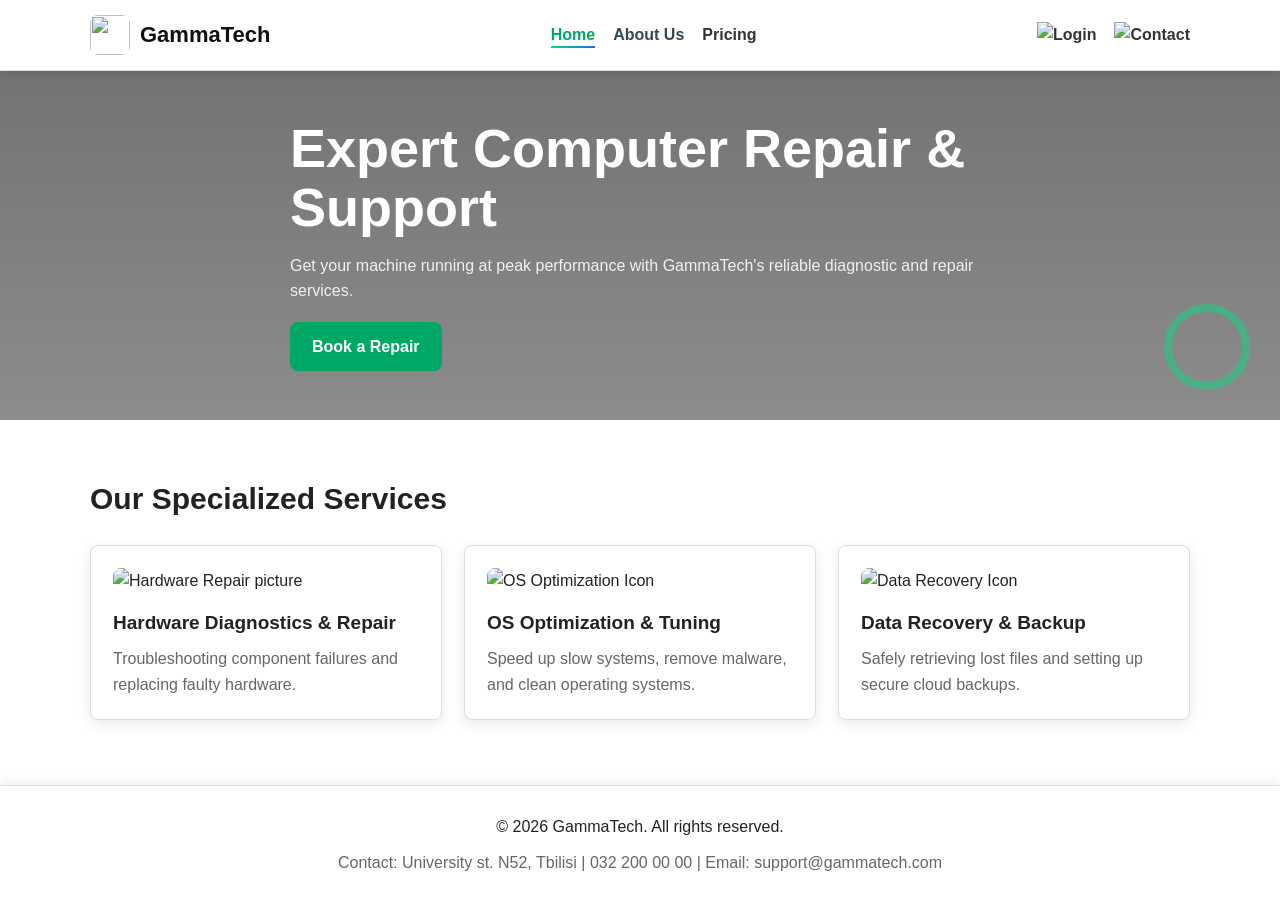
==== index.html @ 2ec04507 "Add files via upload" ====
﻿<!DOCTYPE html>
<html lang="en">
<head>
    <meta charset="UTF-8">
    <meta name="viewport" content="width=device-width, initial-scale=1.0">
    <title>GammaTech | Home</title>
    <link rel="stylesheet" href="style.css">
    <link rel="icon" type="image/png" href="assets/GammaTechLogo.png">
</head>
<body>

    <header class="main-header">
        <div class="container">
            <h1 class="logo">
                <a href="/">
                    <img class="companyLogo" src="assets/GammaTechLogo.png" alt="">GammaTech</a>
            </h1>
            <nav class= "main-nav" aria-label="Main Navigation">
                <ul>
                    <li><a href="index.html" class="active">Home</a></li>
                    <li><a href="about.html">About Us</a></li>
                    <li><a href="pricing.html">Pricing</a></li>
                </ul>
            </nav>
            <nav class="user-actions-nav" aria-label="User Actions">
                <ul>
                    <li><a class="icons" href="login.html"><img class="icons login" src="assets/avatar.png" alt="Login"></a></li>
                    <li><a class="icons" href="contact.html"><img class="icons contact" src="assets/contact-us.png" alt="Contact"></a></li>
                </ul>
            </nav>
        </div>
    </header>

    <main>
        <section class="hero">
            <div class="hero-text">
                <h2>Expert Computer Repair & Support</h2>
                <p>Get your machine running at peak performance with GammaTech's reliable diagnostic and repair services.</p>
                <a href="pricing.html#pricing-tiers" class="btn">Book a Repair</a>
            </div>
        </section>

        <section class="featured">
            <h3>Our Specialized Services</h3>
            <div class="grid-layout">
                <article class="card">
                    <img src="assets/hardware-repair.png" alt="Hardware Repair picture">
                    <h4>Hardware Diagnostics & Repair</h4>
                    <p>Troubleshooting component failures and replacing faulty hardware.</p>
                </article>
                <article class="card">
                    <img src="assets/osoptimizationt.png" alt="OS Optimization Icon">
                    <h4>OS Optimization & Tuning</h4>
                    <p>Speed up slow systems, remove malware, and clean operating systems.</p>
                </article>
                <article class="card">
                    <img src="assets/data-recovery.png" alt="Data Recovery Icon">
                    <h4>Data Recovery & Backup</h4>
                    <p>Safely retrieving lost files and setting up secure cloud backups.</p>
                </article>
            </div>
        </section>
    </main>

    <footer>
        <p>&copy; 2026 GammaTech. All rights reserved.</p>
        <p>Contact: University st. N52, Tbilisi | 032 200 00 00 | Email: support@gammatech.com</p>
    </footer>

</body>
</html>
---- style.css ----
﻿* {
    margin: 0;
    padding: 0;
    box-sizing: border-box;
}

body {
    min-height: 100vh;
    display: grid;
    grid-template-rows: auto 1fr auto;
    padding-top: 70px;
    font-family: Arial, Helvetica, sans-serif;
    color: #222;
    background: #fff;
    line-height: 1.6;
}

body ::selection {
    background: rgba(0, 224, 131, 0.3);
    color: #111;
}

main {
    background: #fff;
}

img {
    max-width: 100%;
}

.container,
.featured {
    width: min(1100px, calc(100% - 40px));
    margin: 0 auto;
}

.main-header {
    position: fixed;
    top: 0;
    left: 0;
    width: 100%;
    z-index: 10;
    background: #fff;
    border-bottom: 1px solid #ddd;
    box-shadow: 0 2px 10px rgba(0, 0, 0, 0.12);
}

.main-header .container {
    min-height: 70px;
    display: flex;
    align-items: center;
    justify-content: space-between;
    gap: 20px;
}

.logo a {
    display: flex;
    align-items: center;
    gap: 10px;
    color: #111;
    text-decoration: none;
    font-size: 22px;
    font-weight: 700;
}

.companyLogo {
    width: 40px;
    height: 40px;
    object-fit: contain;
    border-radius: 8px;
}

nav ul {
    list-style: none;
    display: flex;
    align-items: center;
    gap: 18px;
}

nav a {
    position: relative;
    color: #333;
    text-decoration: none;
    font-weight: 600;
    transition: color 0.25s ease, transform 0.25s ease;
}

.main-nav li:nth-of-type(2) a {
    color: rgb(50, 70, 90);
}

.main-nav a::after {
    content: "";
    position: absolute;
    left: 0;
    bottom: -5px;
    width: 100%;
    height: 2px;
    background: linear-gradient(90deg, #00e083, #2563eb);
    transform: scaleX(0);
    transform-origin: left;
    transition: transform 0.25s ease;
}

.main-nav a:hover,
.main-nav a.active {
    color: #00a866;
    transform: translateY(-1px);
}

.main-nav a:hover::after,
.main-nav a.active::after {
    transform: scaleX(1);
}

img.icons {
    width: 25px;
    height: 25px;
    object-fit: contain;
    transition: transform 0.25s ease;
}

a.icons:hover img,
a.icons.active img {
    transform: scale(1.18);
}

a.icons:hover img.login,
a.icons.active img.login {
    content: url("assets/avatarg.png");
}

a.icons:hover img.contact,
a.icons.active img.contact {
    content: url("assets/contact-us-g.png");
}

.hero,
.about-hero,
.pricing-hero {
    position: relative;
    min-height: 350px;
    display: flex;
    align-items: center;
    color: #fff;
    background: linear-gradient(rgba(0, 0, 0, 0.55), rgba(0, 0, 0, 0.45)), url("assets/repair-shop.jpg") center / cover no-repeat;
    overflow: hidden;
}

.hero::before,
.about-hero::before,
.pricing-hero::before {
    content: "";
    position: absolute;
    right: 30px;
    bottom: 30px;
    width: 70px;
    height: 70px;
    border: 8px solid rgba(0, 224, 131, 0.45);
    border-radius: 50%;
    animation: floatCircle 4s ease-in-out infinite;
}

.hero-text,
.about-hero-text,
.pricing-hero-text {
    position: relative;
    z-index: 1;
    width: min(700px, calc(100% - 40px));
    margin: 0 auto;
}

h2 {
    font-size: clamp(32px, 5vw, 54px);
    line-height: 1.1;
}

h3 {
    margin-bottom: 22px;
    font-size: 30px;
}

h4 {
    margin-bottom: 8px;
    font-size: 19px;
}

.hero p,
.about-hero p,
.pricing-hero p {
    margin-top: 15px;
    color: #f1f1f1;
}

.featured,
.about-story,
.facility-section,
.pricing-tiers,
.faq-section,
.form-section,
.auth-section,
main.container {
    padding-top: 55px;
    padding-bottom: 25px;
}

.grid-layout,
.auth-grid {
    display: grid;
    grid-template-columns: repeat(3, 1fr);
    gap: 22px;
}

.auth-grid {
    grid-template-columns: repeat(2, 1fr);
}

.card,
.auth-box,
.contact-form,
.styled-form,
.accordion-item {
    padding: 22px;
    background: #fff;
    border: 1px solid #ddd;
    border-radius: 8px;
    box-shadow: 0 4px 14px rgba(0, 0, 0, 0.09);
}

.card {
    transition: transform 0.25s ease, box-shadow 0.25s ease;
}

.card:hover {
    transform: translateY(-5px);
    box-shadow: 0 8px 24px rgba(0, 0, 0, 0.14);
}

.card img {
    width: 100%;
    height: 180px;
    object-fit: cover;
    border-radius: 8px;
    margin-bottom: 14px;
}

.card p,
.about-story p,
.facility-card p,
.form-section p,
.accordion-content,
.form-info,
.price-amount span,
footer p:last-of-type {
    color: #666;
}

.about-story p,
.facility-card p,
.accordion-content {
    margin-top: 10px;
}

.main-facility-image-wrapper {
    margin-bottom: 30px;
    border-radius: 8px;
    overflow: hidden;
    box-shadow: 0 4px 10px rgba(0, 0, 0, 0.15);
}

.main-facility-image {
    width: 100%;
    height: auto;
    display: block;
}

.btn,
.btn-primary,
.contact-form button,
.styled-form button {
    display: inline-block;
    margin-top: 18px;
    padding: 12px 22px;
    border: 0;
    border-radius: 8px;
    background: #00a866;
    color: #fff;
    text-decoration: none;
    font-weight: 700;
    cursor: pointer;
    transition: background 0.25s ease, transform 0.25s ease;
}

.btn:hover,
.btn-primary:hover,
.contact-form button:hover,
.styled-form button:hover {
    background: #008f58;
    transform: translateY(-2px);
}

.pricing-card,
.form-footer,
.remember-me,
footer {
    display: flex;
}

.pricing-card {
    flex-direction: column;
}

.price-amount {
    margin: 10px 0 15px;
    color: #00a866;
    font-size: 30px;
    font-weight: 800;
}

.plan-features {
    margin-left: 20px;
    margin-bottom: 18px;
}

.plan-btn {
    margin-top: auto;
    text-align: center;
}

.accordion-container,
.contact-form,
.styled-form,
.auth-form,
.form-group {
    display: grid;
    gap: 14px;
}

.accordion-header {
    width: 100%;
    border: 0;
    background: transparent;
    color: #222;
    text-align: left;
    font: inherit;
    font-weight: 700;
    cursor: pointer;
}

.accordion-header:hover,
.lost-password:hover {
    color: #00a866;
}

.styled-form,
.contact-form {
    max-width: 720px;
    margin-top: 18px;
}

label {
    font-weight: 700;
}

fieldset {
    display: grid;
    gap: 14px;
    border: 1px solid #ddd;
    border-radius: 8px;
    padding: 18px;
}

legend {
    padding: 0 8px;
    font-weight: 700;
}

.agree-rules {
    display: flex;
    align-items: center;
    gap: 8px;
    color: #666;
}

input,
textarea,
select {
    width: 100%;
    padding: 12px;
    border: 1px solid #bbb;
    border-radius: 8px;
    font: inherit;
    transition: border-color 0.25s ease, box-shadow 0.25s ease;
}

input:focus,
textarea:focus,
select:focus {
    outline: none;
    border-color: #00a866;
    box-shadow: 0 0 0 3px rgba(0, 224, 131, 0.18);
}

textarea {
    min-height: 120px;
    resize: vertical;
}

.form-footer {
    align-items: center;
    justify-content: space-between;
    gap: 15px;
    flex-wrap: wrap;
}

.remember-me {
    align-items: center;
    gap: 8px;
}

.remember-me input {
    width: auto;
}

.agree-rules input {
    width: auto;
}

.lost-password {
    width: fit-content;
    border: 0;
    background: transparent;
    color: #00a866;
    font: inherit;
    font-weight: 700;
    text-decoration: none;
    cursor: pointer;
    padding: 0;
    text-align: left;
}

footer {
    margin-top: 40px;
    padding: 28px 20px;
    flex-direction: column;
    align-items: center;
    gap: 10px;
    text-align: center;
    background: #fff;
    border-top: 1px solid #ddd;
    box-shadow: 0 -2px 10px rgba(0, 0, 0, 0.08);
}

@keyframes floatCircle {
    0%, 100% { transform: translateY(0); }
    50% { transform: translateY(-12px); }
}

@media screen and (max-width: 768px) {
    body {
        padding-top: 115px;
    }

    .main-header .container {
        min-height: 115px;
        padding: 10px 0;
        flex-wrap: wrap;
        justify-content: center;
    }

    .main-nav {
        width: 100%;
    }

    .main-nav ul {
        justify-content: center;
        flex-wrap: wrap;
    }

    .user-actions-nav {
        position: fixed;
        left: 0;
        bottom: 0;
        width: 100%;
        padding: 10px 20px;
        background: #fff;
        border-top: 1px solid #ddd;
        box-shadow: 0 -2px 10px rgba(0, 0, 0, 0.12);
    }

    .user-actions-nav ul {
        justify-content: space-around;
    }

    .grid-layout,
    .auth-grid {
        grid-template-columns: 1fr;
    }

    .hero,
    .about-hero,
    .pricing-hero {
        min-height: 330px;
    }

    .card img {
        height: 300px;
    }

    footer {
        padding-bottom: 90px;
    }
}
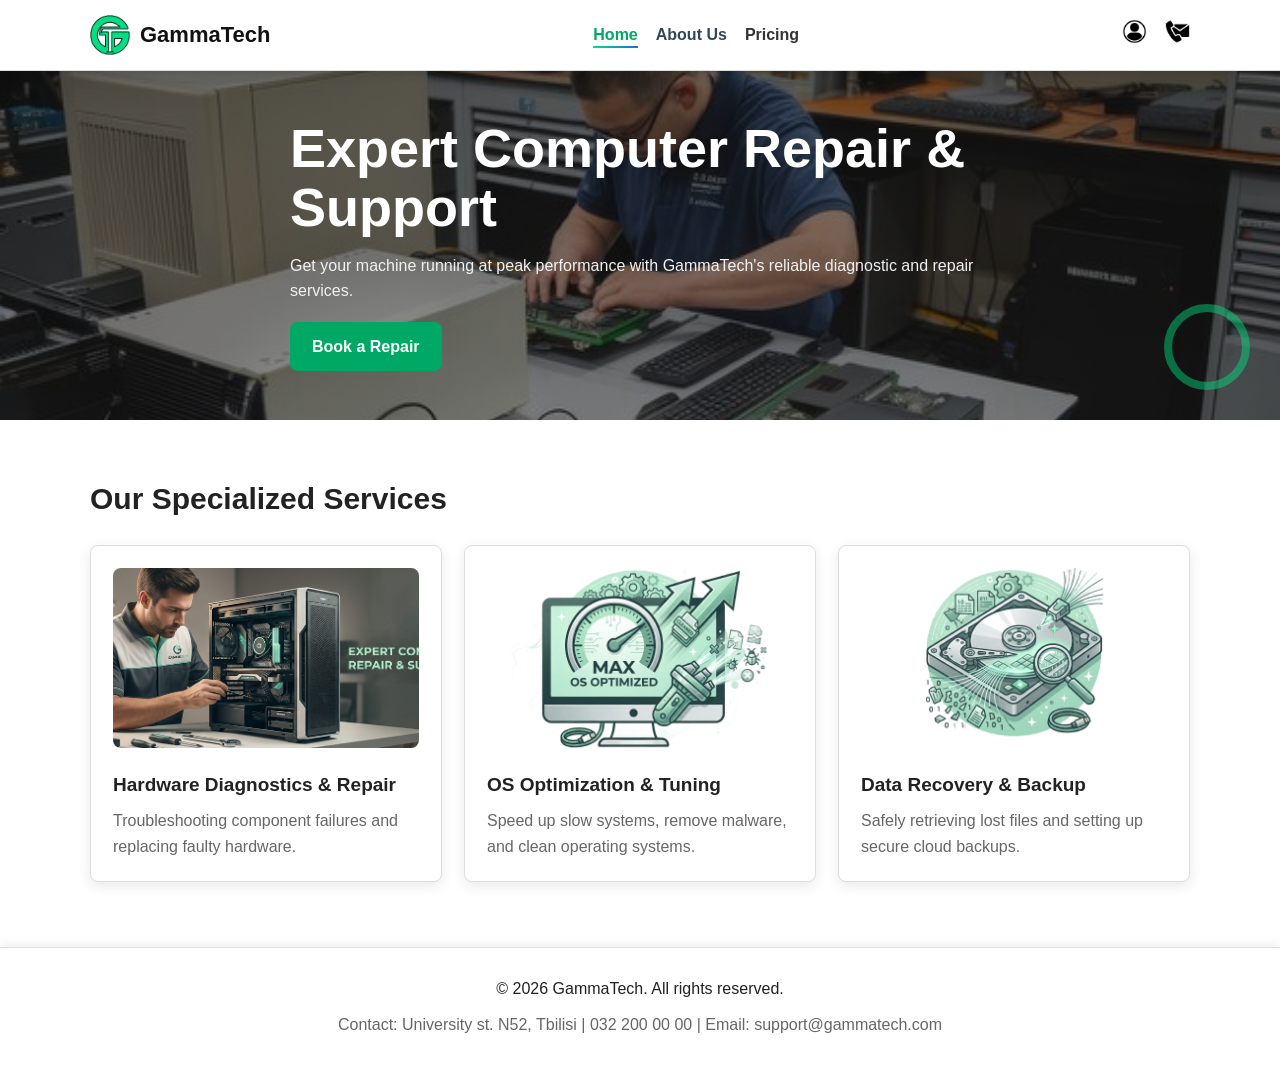
==== commit 9cdd0027: "Fix HTML formatting and structure" ====
--- a/index.html
+++ b/index.html
@@ -12,7 +12,7 @@
     <header class="main-header">
         <div class="container">
             <h1 class="logo">
-                <a href="/">
+                <a href="/index.html">
                     <img class="companyLogo" src="assets/GammaTechLogo.png" alt="">GammaTech</a>
             </h1>
             <nav class= "main-nav" aria-label="Main Navigation">
